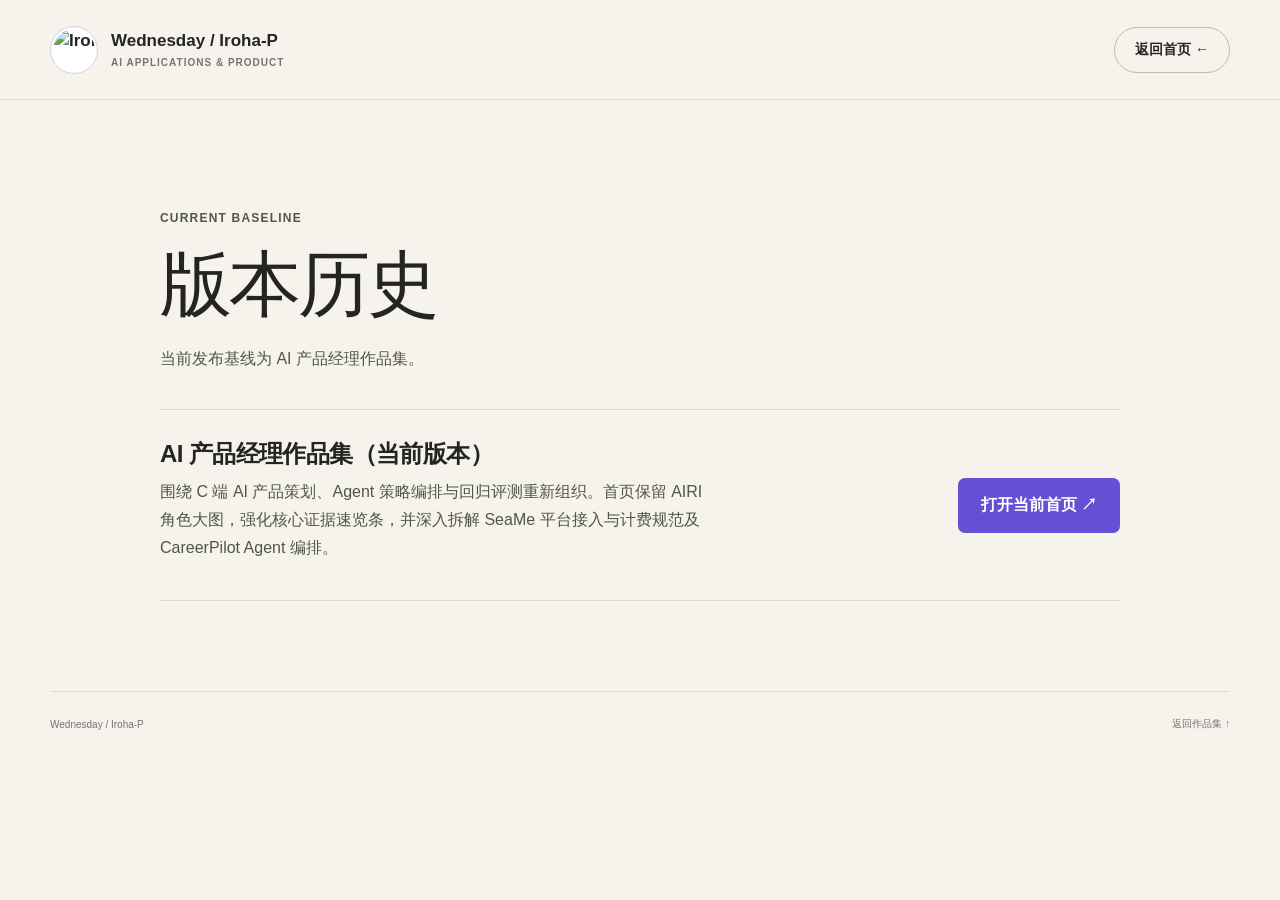
==== history/index.html @ 2928138f "Publish AI product manager portfolio baseline and GradLoop demo" ====
<!doctype html>
<html lang="zh-CN">
<head>
  <meta charset="UTF-8">
  <meta name="viewport" content="width=device-width,initial-scale=1">
  <meta name="theme-color" content="#f5f3ec">
  <title>版本历史 · Wednesday / Iroha-P</title>
  <meta name="description" content="Wednesday / Iroha-P 作品集的当前发布基线。">
  <link rel="stylesheet" href="../styles.css">
  <link rel="stylesheet" href="history.css">
</head>
<body>
  <a class="skip" href="#versions">跳到版本列表</a>
  <header class="history-header">
    <a class="brand" href="../"><img class="brand-avatar" src="https://avatars.githubusercontent.com/u/247766815?v=4" alt="Iroha-P 头像" width="48" height="48"><span>Wednesday / Iroha-P<small>AI APPLICATIONS & PRODUCT</small></span></a>
    <a class="nav-git" href="../">返回首页 ←</a>
  </header>
  <main id="versions" class="wrap history-page">
    <p class="eyebrow">CURRENT BASELINE</p>
    <h1>版本历史</h1>
    <p>当前发布基线为 AI 产品经理作品集。</p>
    <div class="history-list">
      <article>
        <div class="history-meta">
          <h2>AI 产品经理作品集（当前版本）</h2>
          <p>围绕 C 端 AI 产品策划、Agent 策略编排与回归评测重新组织。首页保留 AIRI 角色大图，强化核心证据速览条，并深入拆解 SeaMe 平台接入与计费规范及 CareerPilot Agent 编排。</p>
        </div>
        <a class="button primary" href="../">打开当前首页 ↗</a>
      </article>
    </div>
  </main>
  <footer class="wrap">
    <a href="../">Wednesday / Iroha-P</a>
    <a href="../">返回作品集 ↑</a>
  </footer>
</body>
</html>
---- styles.css ----
:root{--bg:#f5f3ec;--ink:#242522;--muted:#74756f;--line:#dcdcd3;--purple:#6450d5;--lime:#dceda6}*{box-sizing:border-box}html{scroll-behavior:smooth;scroll-padding-top:100px}body{margin:0;background:var(--bg);color:var(--ink);font-family:Inter,"Helvetica Neue","PingFang SC","Microsoft YaHei",sans-serif;-webkit-font-smoothing:antialiased}a{color:inherit;text-decoration:none}button{font:inherit;cursor:pointer}button,a{-webkit-tap-highlight-color:transparent}a:focus-visible,button:focus-visible{outline:3px solid var(--purple);outline-offset:5px}.wrap{width:min(1240px,calc(100% - 100px));margin:auto}.skip{position:fixed;top:-80px;z-index:20;padding:12px;background:var(--purple);color:white}.skip:focus{top:0}header{height:100px;display:flex;align-items:center;justify-content:space-between;padding:0 50px;max-width:1440px;margin:auto;border-bottom:1px solid var(--line)}.brand{display:flex;gap:13px;align-items:center;font-size:16px;font-weight:650}.monogram{font-family:Georgia,serif;font-size:38px;letter-spacing:-4px;color:var(--purple);padding-right:6px}.brand small{display:block;font-size:8px;letter-spacing:1.5px;margin-top:6px;color:var(--muted)}nav{display:flex;gap:32px;font-size:13px}nav a:hover,.text-link:hover{color:var(--purple)}.nav-git{border:1px solid #bcbdb4;border-radius:30px;font-size:12px;padding:12px 20px}.hero{display:grid;grid-template-columns:1.12fr 1fr;align-items:center;gap:45px;min-height:665px;padding-top:58px;padding-bottom:62px}.eyebrow{font-size:10px;letter-spacing:1.8px;font-weight:650;display:flex;gap:9px;align-items:center}.dot,.tiny-dot{width:6px;height:6px;background:var(--purple);display:inline-block;border-radius:50%}h1{font-size:clamp(40px,4.7vw,68px);letter-spacing:-3px;line-height:1.22;font-weight:550;margin:30px 0 25px}h1>span{color:var(--purple)}.intro{font-size:15px;line-height:1.95;color:#6c6e65}.hero-actions{display:flex;gap:28px;align-items:center;margin-top:32px}.button{display:inline-flex;align-items:center;justify-content:space-between;gap:34px;padding:17px 23px;border-radius:7px;font-size:13px;transition:transform .2s}.button:hover{transform:translateY(-3px)}.primary{background:var(--purple);color:white}.text-link{font-size:12px;display:flex;gap:20px}.roleline{font-size:10px;margin-top:42px;display:flex;align-items:center;gap:13px}.roleline>span{color:var(--muted)}.roleline i{font-style:normal;color:#b4b6ad}.hero-art{height:480px;position:relative;overflow:hidden;border:1px solid #dfdfd7;border-radius:180px 180px 16px 16px;background-color:#eeeee6;background-image:radial-gradient(#c8cbc0 .7px,transparent .7px);background-size:17px 17px;isolation:isolate}.art-top,.art-bottom{position:absolute;left:28px;right:28px;display:flex;justify-content:space-between;font-size:7px;letter-spacing:1.2px;color:#808478}.art-top{top:45px}.art-bottom{bottom:23px;align-items:center}.orbit{position:absolute;border:1px solid #c5c9bc;border-radius:50%;width:390px;height:245px;left:50%;top:50%;transform:translate(-50%,-50%) rotate(-36deg)}.orbit-b{transform:translate(-50%,-50%) rotate(45deg);width:350px;height:200px}.core{width:155px;height:155px;position:absolute;left:50%;top:50%;transform:translate(-50%,-50%) rotate(-10deg);border-radius:35px;background:var(--purple);box-shadow:15px 18px 0 #d6d2ea;display:flex;flex-direction:column;align-items:center;justify-content:center;color:#fff}.core>span{font-family:Georgia,serif;font-size:75px;font-style:italic}.core small{font-size:6px;letter-spacing:1px}.art-label{position:absolute;z-index:2;background:#fafbf4;border:1px solid #d7dacd;box-shadow:0 9px 20px #20202008;border-radius:9px;padding:15px 20px}.art-label>span{display:block;font-size:7px;letter-spacing:1.2px;color:#898e7d;margin-bottom:9px}.art-label b{font-size:15px;font-weight:550;display:block}.art-label small{display:block;font-size:9px;color:#818578;margin-top:7px}.label-a{left:26px;top:115px}.label-b{right:20px;top:260px}.label-c{left:37px;bottom:57px;background:var(--lime);border-color:#d1dfa9}.spark{position:absolute;color:var(--purple)}.spark-a{font-size:40px;top:92px;right:69px}.spark-b{font-size:23px;bottom:72px;right:85px}.ticker{border-top:1px solid var(--line);border-bottom:1px solid var(--line)}.ticker>.wrap{display:flex;align-items:center;justify-content:space-between;gap:20px;padding-top:22px;padding-bottom:22px;font-size:10px;letter-spacing:1.5px;color:#62655b}.ticker b{font-size:20px;font-weight:400;color:var(--purple)}.work{padding-top:100px;padding-bottom:86px}.section-head{display:flex;align-items:end;justify-content:space-between;gap:30px;margin-bottom:43px}h2{font-weight:500;font-size:38px;line-height:1.35;letter-spacing:-1.2px;margin:20px 0 0}.section-head>p{font-size:13px;line-height:1.9;color:var(--muted);margin:0 12px 3px 0}.work-toolbar{display:flex;justify-content:space-between;align-items:center;margin-bottom:35px;border-bottom:1px solid var(--line);padding-bottom:22px}.tabs{display:flex;gap:4px;background:#e8e8df;padding:4px;border-radius:8px}.tabs button{border:0;background:transparent;color:#77796f;padding:12px 19px;border-radius:6px;font-size:12px}.tabs button[aria-selected=true]{background:var(--ink);color:#fff}#view-note{font-size:10px;letter-spacing:.5px;color:var(--muted)}.projects{display:grid;grid-template-columns:1fr 1fr;gap:48px 30px}.project-media{height:260px;overflow:hidden;background:var(--color,#e7e4f1);border-radius:10px;padding:25px 25px 0;position:relative}.project-media img{width:100%;height:100%;object-fit:cover;object-position:top;border-radius:6px 6px 0 0;box-shadow:0 2px 20px #2222;transition:transform .5s}.project-media:hover img{transform:translateY(-5px)}.project-topline{display:flex;align-items:center;justify-content:space-between;font-size:9px;letter-spacing:1px;color:var(--muted);margin-top:22px}.project-topline b{font-weight:500;color:var(--purple)}.project-title{font-size:25px;font-weight:500;letter-spacing:-.5px;margin:12px 0 9px}.project-sub{font-size:13px;color:#66695f;line-height:1.7;margin:0}.project-copy{font-size:12px;line-height:1.85;color:#73756d;margin:14px 0;min-height:45px}.tags{display:flex;gap:6px;flex-wrap:wrap;margin:17px 0}.tags span{font-size:9px;border:1px solid #d8dbcf;border-radius:5px;padding:5px 8px;color:#6b6e62}.project-links{display:flex;align-items:center;gap:23px;padding-top:16px;border-top:1px solid var(--line);font-size:11px}.project-links button{background:transparent;border:0;padding:0;color:var(--ink);font-size:11px}.project-links a:hover,.project-links button:hover{color:var(--purple)}.project-links .repo{margin-left:auto;color:var(--muted)}.source-note{margin-top:40px;font-size:10px;line-height:1.8;color:var(--muted)}.source-note a{text-decoration:underline;text-underline-offset:3px}.approach{background:#eaece2;padding:85px 0}.principles{display:grid;grid-template-columns:repeat(3,1fr);gap:45px;margin-top:50px}.principles article{border-top:1px solid #c8cdbb;padding-top:24px}.number{color:var(--purple);font-family:Georgia,serif;font-size:24px}.principles h3{font-size:20px;font-weight:500;margin:23px 0 16px}.principles p{font-size:13px;line-height:1.95;color:#72786a;max-width:310px}.mini-tag{display:inline-block;margin-top:16px;font-size:9px;letter-spacing:1px}.about{display:grid;grid-template-columns:1fr 1.3fr;gap:100px;padding-top:110px;padding-bottom:100px}.about-title h2{font-size:44px}.about-title h2 span{display:block;font-size:13px;letter-spacing:.5px;color:var(--muted);margin-top:12px}.about-title>p{font-size:15px;color:var(--muted);line-height:1.9;margin:28px 0}.dark{background:var(--ink);color:#fff;margin-top:8px;font-size:11px}.about-lead{font-size:18px;line-height:1.95;margin:0 0 35px}.about-row{display:grid;grid-template-columns:95px 1fr;gap:20px;border-top:1px solid var(--line);padding:18px 0}.about-row h3{font-size:11px;font-weight:500;margin:3px 0}.about-row p{font-size:12px;color:var(--muted);line-height:1.9;margin:0}.contact{background:var(--purple);color:#fff;border-radius:12px;padding:48px 55px;display:flex;justify-content:space-between;align-items:end;margin-bottom:70px}.contact .eyebrow{color:#cdc6ff}.contact h2{font-size:35px}.contact p{font-size:12px;color:#d7d0ff;line-height:1.9;margin-bottom:25px}.round-link{width:51px;height:51px;background:var(--lime);color:var(--ink);border-radius:50%;display:flex;align-items:center;justify-content:center;font-size:25px;margin-left:auto}.round-link:hover{transform:rotate(45deg)}footer{display:flex;justify-content:space-between;align-items:center;padding:25px 0 35px;border-top:1px solid var(--line);font-size:10px;color:var(--muted)}.footer-brand{color:var(--ink);font-weight:650}dialog{width:min(760px,calc(100% - 32px));border:1px solid var(--line);border-radius:14px;background:var(--bg);padding:30px 40px;max-height:88vh;color:var(--ink)}dialog::backdrop{background:#1f242a88;backdrop-filter:blur(5px)}.dialog-head{display:flex;justify-content:space-between;align-items:center;font-size:9px;letter-spacing:2px}.dialog-head button{border:1px solid var(--line);border-radius:50%;background:transparent;width:34px;height:34px}dialog h2{font-size:32px}dialog h3{font-size:14px;margin-top:25px}dialog p{font-size:13px;line-height:1.95;color:#6f7267}dialog .button{margin:20px 0 10px}body.modal-open{overflow:hidden}@media(min-width:1500px){.hero{min-height:740px}.hero-art{height:520px}}@media(max-width:1000px){.wrap{width:calc(100% - 56px)}header{padding:0 28px}.hero{gap:20px}.hero-art{height:430px}.label-b{right:12px}.label-a{left:15px}.label-c{left:20px}.core{width:130px;height:130px}.about{gap:50px}.ticker>.wrap{font-size:8px}.project-media{height:220px;padding:20px 18px 0}}@media(max-width:700px){.wrap{width:calc(100% - 40px)}header{height:80px;padding:0 20px}.brand{font-size:13px}.brand small{font-size:7px}nav{gap:17px;font-size:11px}.nav-git{display:none}.hero{display:flex;flex-direction:column;gap:42px;padding-top:48px;padding-bottom:40px;align-items:stretch}h1{font-size:44px;letter-spacing:-2px}.intro{font-size:14px}.hero-art{height:390px;width:100%;max-width:500px;align-self:center}.art-top{top:35px}.label-a{top:90px}.label-b{top:220px}.label-c{bottom:42px}.core{top:49%}.spark-a{top:67px;right:60px}.roleline{margin-top:28px;gap:10px}.ticker>.wrap{overflow:hidden;gap:20px;white-space:nowrap;padding-top:13px;padding-bottom:13px}.ticker span{flex-shrink:0}.ticker span:nth-of-type(n+4),.ticker b:nth-of-type(n+3){display:none}.ticker b{font-size:16px}.work{padding-top:65px;padding-bottom:55px}.section-head{align-items:start;flex-direction:column;gap:20px}.section-head>p{font-size:12px}h2{font-size:30px}.work-toolbar{align-items:start;gap:15px;flex-direction:column}.tabs button{padding:11px 19px}.projects{grid-template-columns:1fr;gap:37px}.project-media{height:235px}.project-copy{min-height:0}.project-title{font-size:23px}.approach{padding:60px 0}.principles{grid-template-columns:1fr;gap:30px;margin-top:30px}.principles p{max-width:100%}.principles h3{margin-top:15px}.mini-tag{margin-top:4px}.about{grid-template-columns:1fr;gap:40px;padding-top:65px;padding-bottom:55px}.about-title h2{font-size:38px}.about-lead{font-size:16px}.about-row{grid-template-columns:72px 1fr;gap:15px}.contact{padding:32px 25px;align-items:start;gap:30px;flex-direction:column;margin-bottom:40px}.contact h2{font-size:28px}.contact>div:last-child{display:flex;width:100%;justify-content:space-between;align-items:center}.contact p{margin:0;font-size:10px}.contact .eyebrow{font-size:8px}footer{font-size:9px;flex-wrap:wrap;gap:20px}footer>span{display:none}dialog{padding:25px}dialog h2{font-size:28px}}@media(prefers-reduced-motion:reduce){html{scroll-behavior:auto}*,*::before,*::after{transition:none!important;animation:none!important}}

/* Explicit, self-describing project actions. */
.project-links{display:grid;grid-template-columns:1fr 1fr;gap:10px;padding-top:18px;align-items:stretch}.project-links>a,.project-links>button{display:flex;flex-direction:column;align-items:flex-start;justify-content:center;gap:6px;min-height:70px;padding:14px 16px;border:1px solid #cccec2;border-radius:8px;background:#fafaf5;color:var(--ink);font-size:12px;text-align:left;transition:background .18s,border-color .18s,transform .18s}.project-links span{font-weight:600}.project-links small{font-size:10px;font-weight:400;color:#707467;line-height:1.45}.project-links>button.case-action{background:var(--purple);border-color:var(--purple);color:#fff}.project-links>button.case-action small{color:#e1dcff}.project-links>a.site-action{border-color:#a99de3;background:#ece8fb;color:#4938b4}.project-links>a.site-action small{color:#6b60a1}.project-links>a.demo-action{background:#eaf0d8;border-color:#c6d5a1}.project-links .repo{margin-left:0;color:var(--ink)}.project-links>a:hover,.project-links>button:hover{transform:translateY(-2px);border-color:var(--purple);box-shadow:0 3px 10px #34266b0b}.project-links>button.case-action:hover{background:#5140bd;color:#fff}@media(max-width:380px){.project-links>a,.project-links>button{padding:12px 10px;font-size:11px}}@media(prefers-reduced-motion:reduce){.project-links>a:hover,.project-links>button:hover{transform:none}}
.project-card>h3{font-size:25px;font-weight:500;margin:12px 0 9px}.project-links>a.case-action{background:var(--purple);border-color:var(--purple);color:white}.project-links>a.case-action small{color:#e1dcff}.evidence-section{padding-top:80px;padding-bottom:20px}.evidence-grid{display:grid;grid-template-columns:repeat(3,1fr);gap:26px;margin-top:35px}.evidence-grid article{padding:25px;border:1px solid var(--line);border-radius:10px}.evidence-grid h3{font-size:17px;font-weight:500}.evidence-grid p{font-size:13px;line-height:1.9;color:#63685c}.evidence-grid small,.evidence-grid a{font-size:11px;line-height:1.8;color:#73649b}.repo-section{padding-bottom:75px}.repo-list{display:grid;grid-template-columns:repeat(3,1fr);gap:16px}.repo-item{padding:20px;border-top:1px solid var(--line);display:flex;flex-direction:column;justify-content:space-between}.repo-item h3{font-size:14px;overflow-wrap:anywhere}.repo-item p{font-size:12px;line-height:1.8;color:var(--muted)}.repo-meta{display:flex;justify-content:space-between;align-items:center;font-size:10px}.repo-meta a{font-size:22px;padding:8px}.repo-fork{font-size:10px;color:var(--purple)}.case-page{padding-top:70px;padding-bottom:65px}.case-page h1{margin-bottom:20px}.case-subtitle{font-size:20px;color:var(--muted);line-height:1.7}.case-facts{display:grid;grid-template-columns:repeat(3,1fr);gap:25px;padding:25px 0;margin:30px 0;border-top:1px solid var(--line);border-bottom:1px solid var(--line)}.case-facts small{font-size:10px;color:var(--purple)}.case-facts p{font-size:13px;line-height:1.8}.case-cover{width:100%;max-height:600px;object-fit:cover;object-position:top;border-radius:12px}.case-layout{display:grid;grid-template-columns:190px 1fr;gap:70px;margin-top:65px}.case-layout aside{position:sticky;top:30px;align-self:start;display:grid;gap:24px;font-size:12px;color:var(--muted)}.case-narrative section{padding:0 0 45px;margin-bottom:35px;border-bottom:1px solid var(--line)}.case-narrative h2{font-size:28px}.case-narrative p{font-size:15px;line-height:2;color:#666b60}.case-narrative .journey{padding:20px;background:#eae6f6;border-radius:8px;color:#5948b4}.case-narrative .source-note{font-size:12px}.inline-evidence{text-decoration:underline;text-underline-offset:5px;color:var(--purple)}.case-links{max-width:760px;margin:0 auto}.hero h1{font-size:clamp(36px,4.1vw,59px)}.brand{white-space:nowrap}@media(max-width:800px){.evidence-grid,.repo-list{grid-template-columns:1fr}.case-layout{grid-template-columns:1fr;gap:30px}.case-layout aside{position:static;display:flex;flex-wrap:wrap;gap:15px}.case-facts{grid-template-columns:1fr;gap:10px}.case-page{padding-top:45px}.case-page h1{font-size:38px;overflow-wrap:anywhere}.case-narrative h2{font-size:24px}.evidence-section{padding-top:60px}.hero h1{font-size:40px}}@media(max-width:500px){header nav{gap:12px}.brand{font-size:11px}.brand small{font-size:6px}.monogram{font-size:30px}.case-page header{padding:0}.case-subtitle{font-size:17px}}

/* Preserve the original identity and make the portfolio easy to scan. */
body{font-family:Manrope,"Noto Sans SC","PingFang SC","Microsoft YaHei",sans-serif}
.brand-avatar{width:48px;height:48px;border-radius:50%;object-fit:cover;border:1px solid #d6d2e2;background:white;padding:2px;flex-shrink:0}.brand{font-size:17px}.brand small{font-size:10px;letter-spacing:1px}header{gap:24px}header nav{gap:27px;font-size:16px;font-weight:700}header nav a{padding:12px 0;position:relative}header nav a:after{content:"";position:absolute;bottom:3px;left:0;width:0;height:2px;background:var(--purple);transition:width .2s}header nav a:hover:after{width:100%}header nav small{display:block;font-size:11px;font-weight:500;color:#74716e;letter-spacing:1px;margin-top:4px}.nav-git{font-size:14px;font-weight:700;padding:13px 20px}
.hero{grid-template-columns:1fr 1.12fr;gap:42px}.hero h1{font-size:clamp(38px,4vw,58px);font-weight:700;letter-spacing:-2px}.eyebrow{font-size:12px;letter-spacing:1.2px}.intro{font-size:17px;line-height:1.95;color:#595c53}.button,.text-link{font-size:16px;font-weight:600}.roleline{flex-wrap:wrap;gap:10px;margin-top:30px;font-size:16px}.roleline>span{font-size:14px;font-weight:600;flex-basis:100%;color:#626257;margin-bottom:2px}.roleline strong{font-size:18px;font-weight:700;background:#ebe6fc;border:1px solid #cbbfee;color:#503db1;padding:10px 15px;border-radius:8px}
.hero-character{align-self:center;background:#fff;border:1px solid #e2deec;border-radius:22px;overflow:hidden;box-shadow:0 20px 50px #49406a0c}.character-image{width:100%;height:auto;display:block;object-fit:contain}.system-map{margin:0 18px 20px;padding:20px 18px;background:#faf9fd;border:1px solid #e7e2f0;border-radius:12px}.system-map-heading{display:flex;justify-content:space-between;gap:12px;align-items:center;border-bottom:1px solid #ded9e8;padding-bottom:14px;margin-bottom:17px;font-size:14px;font-weight:700}.system-map-heading small{font-size:10px;font-weight:500;color:#767082;max-width:130px}.system-map-flow{display:flex;align-items:center;justify-content:space-between;gap:5px}.system-node{display:flex;align-items:center;gap:7px}.system-node strong,.system-node small{display:block}.system-node strong{font-size:11px}.system-node small{font-size:9px;color:#7b7487;margin-top:4px}.system-symbol{color:var(--purple);font-size:18px}.system-map-flow>.system-symbol{color:#b7afc6;font-size:13px}
h2{font-weight:650}.section-head>p{font-size:16px;color:#62655c}.tabs button{font-size:15px;font-weight:600;padding:13px 22px}#view-note{font-size:13px}.project-card{background:#fffdf9;border:1px solid #dedbd2;border-radius:16px;padding:20px;box-shadow:0 6px 16px #3c315005}.project-media{border-radius:10px}.project-card>h3{font-size:28px;font-weight:700}.project-topline{font-size:12px}.project-sub{font-size:16px;font-weight:600;color:#55584e}.project-copy{font-size:15px;color:#626659}.tags span{font-size:11px}.project-links>a{font-size:15px;min-height:80px}.project-links small{font-size:12px}.source-note{font-size:12px}.principles h3{font-size:23px;font-weight:650}.principles p,.evidence-grid p{font-size:15px}.mini-tag{font-size:12px}.evidence-grid h3{font-size:20px;font-weight:650}.evidence-grid small,.evidence-grid a{font-size:13px}.about-row h3{font-size:15px;font-weight:650}.about-row p{font-size:15px}.about-title h2 span{font-size:16px}.contact p{font-size:16px}
.repo-section{padding-top:35px}.repo-intro{font-size:16px;line-height:1.8;color:#65665d;margin-top:18px}#repoStatus{margin:22px 0}.repo-list{gap:22px}.repo-item{background:#fffdfa;border:1px solid #dcd7e4;border-radius:14px;padding:25px;box-shadow:0 5px 16px #3a315006;transition:border-color .2s,transform .2s;min-height:245px}.repo-item:hover{border-color:#9e8bd7;transform:translateY(-3px)}.repo-item h3{font-size:20px;line-height:1.45;font-weight:750;margin:0 0 14px;color:#382e56}.repo-item p{font-size:14px;line-height:1.9;color:#636458;margin:12px 0 22px}.repo-meta{border-top:1px solid #e7e1ec;padding-top:16px;gap:12px;font-size:12px}.repo-meta>span{background:#eee9f8;color:#655083;padding:6px 9px;border-radius:5px}.repo-meta a{font-size:14px;font-weight:700;background:#f1edf9;border:1px solid #d9cfea;padding:9px 12px;border-radius:7px;color:#5c46b4}.repo-fork{display:inline-block;font-size:12px;background:#f0eee8;padding:4px 8px;border-radius:4px}
@media(max-width:1100px){header nav{gap:16px;font-size:14px}.brand{font-size:14px}.brand small{font-size:8px}.hero{gap:25px}.hero h1{font-size:42px}.system-map-flow{display:grid;grid-template-columns:1fr 1fr;gap:16px}.system-map-flow>.system-symbol{display:none}.system-node strong{font-size:13px}.system-node small{font-size:11px}.repo-list{grid-template-columns:repeat(2,1fr)}}
@media(max-width:700px){header{height:auto;min-height:118px;padding:17px 20px;flex-wrap:wrap;gap:13px}.brand{font-size:15px}.brand-avatar{width:42px;height:42px}.brand small{font-size:8px}header nav{order:3;flex-basis:100%;justify-content:space-between;gap:10px;font-size:12px}header nav a{padding:3px 0}header nav small{font-size:10px;margin-top:3px}.nav-git{display:block;font-size:12px;padding:9px 12px}.hero h1{font-size:39px}.hero-character{width:100%;max-width:560px}.intro{font-size:16px}.roleline strong{font-size:16px}.hero .eyebrow{font-size:10px;letter-spacing:.7px}.project-card{padding:15px}.project-links>a{font-size:14px;padding:12px}.project-links small{font-size:11px}.project-card>h3{font-size:26px}.repo-list{grid-template-columns:1fr}.repo-item{min-height:0}.section-head>p{font-size:15px}.contact p{font-size:14px}.about-row{grid-template-columns:78px 1fr}.system-map{margin:0 12px 14px;padding:16px}.system-map-heading{font-size:13px}.system-map-heading small{font-size:9px}.case-page h1{font-size:36px}}

/* Approved layout A: concept-led hero, followed by an AIRI project feature. */
.hero{grid-template-columns:1.08fr 1fr;gap:60px;padding-top:70px;padding-bottom:70px;min-height:710px}.hero h1{font-size:clamp(42px,4.4vw,64px);font-weight:800;letter-spacing:-2.5px;line-height:1.25}.hero-art{height:510px;width:100%;align-self:center}.hero .intro{line-height:1.9;font-size:17px}.airi-feature{display:grid;grid-template-columns:1fr 1fr;gap:48px;align-items:center;margin-top:70px;padding:28px;background:#eeebe5;border:1px solid #ded9e5;border-radius:20px;overflow:hidden}.airi-feature-image{border-radius:14px;overflow:hidden;background:white}.airi-feature-image img{display:block;width:100%;height:auto}.airi-feature-copy{padding:14px 22px 14px 0}.airi-feature h2{font-size:34px;margin-top:18px;line-height:1.4}.airi-feature p{font-size:15px;line-height:1.9;color:#626458;margin:18px 0}.airi-feature-actions{display:flex;flex-wrap:wrap;gap:12px;margin-top:24px}.airi-feature-actions .button{padding:14px 18px;font-size:14px;gap:12px}.airi-site{border:1px solid #b8acd8;color:#5844ad;background:#f7f4ff}.airi-feature .tags span{background:#faf8f1;font-size:12px}.airi-feature .eyebrow{color:#66558b;font-size:11px}
@media(max-width:1100px){.hero{gap:30px}.hero h1{font-size:46px}.airi-feature{gap:28px}.airi-feature h2{font-size:30px}.airi-feature-copy{padding-right:0}.hero-art{height:470px}}
@media(max-width:700px){.hero{gap:38px;min-height:0;padding-top:45px;padding-bottom:40px}.hero h1{font-size:clamp(35px,8.8vw,48px);letter-spacing:-1.7px}.hero .intro{font-size:15px}.hero-art{height:405px;max-width:500px}.airi-feature{grid-template-columns:1fr;gap:18px;padding:18px;margin-top:40px}.airi-feature-copy{padding:5px 4px 12px}.airi-feature h2{font-size:29px}.airi-feature-actions .button{font-size:13px;padding:13px}.airi-feature p{font-size:15px}}
.hero-art .art-top{left:21%;right:21%;top:45px}

/* Larger AIRI visual and evidence-backed upstream contributions. */
.airi-feature{grid-template-columns:3fr 2fr;gap:30px;padding:20px}.airi-feature-copy{padding:10px 8px 10px 0}.airi-feature h2{font-size:31px}.airi-feature-image{align-self:stretch;display:flex;align-items:center}.airi-feature-image img{width:100%;height:auto;object-fit:contain}.contributions{padding-top:10px;padding-bottom:80px}.contributions .section-head{align-items:start}.contributions h2{font-size:34px}.contribution-grid{display:grid;grid-template-columns:1fr 1fr;gap:26px}.contribution-card{display:flex;flex-direction:column;padding:30px;border:1px solid #d9d2e8;background:#fffdf9;border-radius:16px}.contribution-top{display:flex;align-items:center;justify-content:space-between;flex-wrap:wrap;gap:12px;font-size:12px;color:#6b6477}.pr-status{padding:7px 11px;border-radius:30px;font-size:12px;white-space:nowrap}.pr-status.merged{background:#e4eedb;color:#3d6228}.pr-status.pending{background:#eee8fb;color:#6045aa}.contribution-card h3{font-size:25px;line-height:1.5;margin:24px 0 12px}.contribution-card>p{font-size:15px;line-height:1.95;color:#626458;margin:0 0 20px}.contribution-evidence{border-top:1px solid var(--line);padding:18px 0 24px;margin-top:auto;display:grid;gap:9px}.contribution-evidence strong{font-size:15px;color:#4f426e}.contribution-evidence span{font-size:13px;line-height:1.8;color:#737066}.contribution-card .button{font-size:14px;align-self:start;gap:16px}.contributions .source-note{margin-top:22px}.contribution-more{display:inline-block;margin-top:8px;font-size:14px;font-weight:650;color:var(--purple)}
@media(max-width:900px){.airi-feature{grid-template-columns:1.2fr 1fr;gap:24px}.airi-feature h2{font-size:27px}.contribution-card{padding:22px}.contributions h2{font-size:29px}}
@media(max-width:700px){.airi-feature{grid-template-columns:1fr;gap:18px;padding:16px}.airi-feature-copy{padding:5px 4px 12px}.contribution-grid{grid-template-columns:1fr}.contributions{padding-bottom:55px}.contribution-card h3{font-size:23px}.contributions h2{font-size:28px}}

/* Restore the original four-stage system panel beneath the AIRI artwork. */
.airi-feature-image{display:block;align-self:center;background:#fff;border:1px solid #e2dcea;box-shadow:0 8px 24px #40345b08}.airi-system-panel{margin:0 14px 14px;padding:19px 16px;background:#fbf9ff;border:1px solid #e8e0f1;border-radius:11px}.airi-system-heading{display:flex;align-items:center;justify-content:space-between;gap:16px;padding-bottom:15px;margin-bottom:17px;border-bottom:1px solid #e0d9ea}.airi-system-heading strong{font-size:13px;line-height:1.5}.airi-system-heading small{font-size:10px;line-height:1.5;color:#81748f;text-align:right}.airi-system-flow{display:flex;align-items:center;justify-content:space-between;gap:7px}.airi-system-node{display:flex;align-items:center;gap:8px;min-width:0}.airi-system-node svg{width:23px;height:23px;flex-shrink:0;color:#7654cd}.airi-system-node strong{display:block;font-size:11px;line-height:1.5;white-space:nowrap}.airi-system-node small{display:block;font-size:10px;line-height:1.6;color:#857c90;white-space:nowrap}.airi-system-arrow{font-size:16px;color:#b5a7c9}.node-0 svg{color:#479b81}.node-1 svg{color:#6b67d9}.node-2 svg{color:#9460c8}.node-3 svg{color:#be689a}
@media(min-width:701px) and (max-width:1100px){.airi-system-flow{display:grid;grid-template-columns:1fr 1fr;gap:16px}.airi-system-arrow{display:none}.airi-system-heading{align-items:start;flex-direction:column;gap:4px}.airi-system-heading small{text-align:left}}
@media(max-width:700px){.airi-system-panel{padding:16px 12px;margin:0 10px 10px}.airi-system-heading{flex-wrap:wrap;gap:5px}.airi-system-heading small{text-align:left}.airi-system-flow{display:grid;grid-template-columns:1fr 1fr;gap:18px 12px}.airi-system-arrow{display:none}.airi-system-node strong{font-size:12px}.airi-system-node small{font-size:11px}.airi-system-node svg{width:25px;height:25px}}

/* Compact mobile system strip; CSS separators avoid iOS emoji rendering. */
.ticker b{font-size:0;flex-shrink:0;width:8px;height:8px;background:var(--purple);transform:rotate(45deg)}
@media(max-width:700px){
.airi-system-panel{margin:0 6px 7px;padding:10px 7px;border-radius:8px}
.airi-system-heading{margin-bottom:10px;padding-bottom:8px;gap:0}
.airi-system-heading strong{font-size:11px;line-height:1.4}
.airi-system-heading small{display:none}
.airi-system-flow{grid-template-columns:repeat(4,minmax(0,1fr));gap:3px;align-items:start}
.airi-system-node{flex-direction:column;gap:5px;text-align:center}
.airi-system-node svg{width:18px;height:18px}
.airi-system-node strong{font-size:9px;line-height:1.5;white-space:normal;overflow-wrap:anywhere}
.airi-system-node small{display:none}
.airi-feature{gap:14px}
.ticker b{font-size:0;width:6px;height:6px}
}
---- history/history.css ----
.archive-banner {
  display: flex;
  flex-wrap: wrap;
  align-items: center;
  justify-content: center;
  gap: 6px 16px;
  padding: 9px 16px;
  background: #e6dff7;
  color: #372967;
  font-size: 13px;
}

.archive-banner a {
  padding: 4px 0;
  text-decoration: underline;
  text-underline-offset: 3px;
}

.history-page {
  max-width: 960px;
  padding: clamp(48px, 8vw, 96px) 0 90px;
}

.history-page h1 {
  margin: 12px 0 0;
  font-size: clamp(40px, 6.5vw, 72px);
  letter-spacing: -.04em;
}

.history-page > p,
.history-list p {
  color: #51554b;
  line-height: 1.75;
}

.history-list {
  margin-top: 36px;
  border-top: 1px solid var(--line);
}

.history-list article {
  display: grid;
  grid-template-columns: minmax(0, 1fr) auto;
  align-items: center;
  gap: 18px 32px;
  padding: 28px 0;
  border-bottom: 1px solid var(--line);
}

.history-meta {
  min-width: 0;
}

.history-list h2 {
  margin: 0;
  font-size: 24px;
  letter-spacing: -.025em;
}

.history-list p {
  margin: 8px 0 10px;
  max-width: 62ch;
}

.history-list .button {
  white-space: nowrap;
  justify-self: end;
}

@media (max-width: 680px) {
  .history-header .nav-git {
    display: inline-flex;
  }

  .history-list article {
    grid-template-columns: 1fr;
    justify-items: start;
  }

  .history-list .button {
    justify-self: start;
  }
}
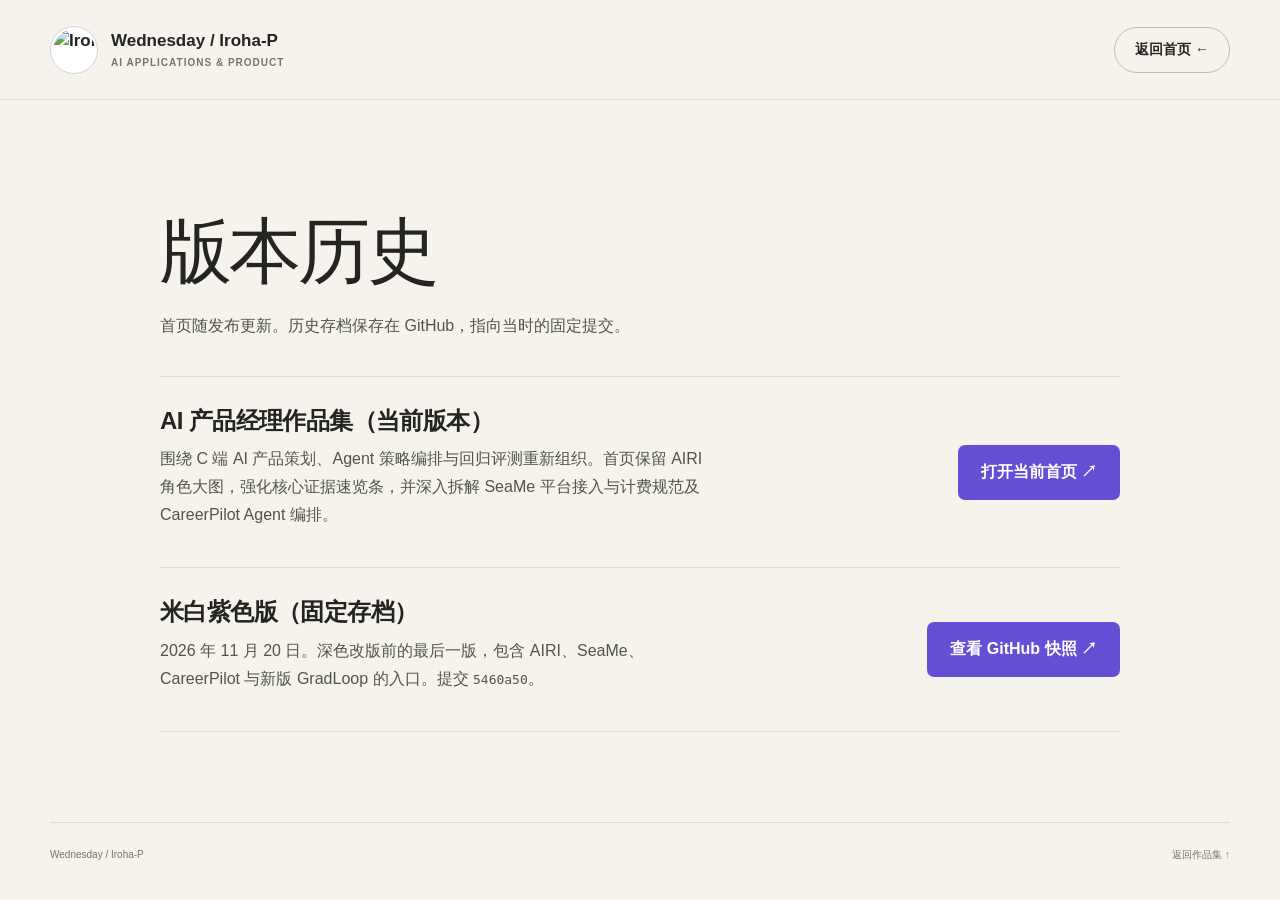
==== commit 9761b067: "Link the fixed cream and purple archive from the version page" ====
--- a/history/index.html
+++ b/history/index.html
@@ -5,7 +5,7 @@
   <meta name="viewport" content="width=device-width,initial-scale=1">
   <meta name="theme-color" content="#f5f3ec">
   <title>版本历史 · Wednesday / Iroha-P</title>
-  <meta name="description" content="Wednesday / Iroha-P 作品集的当前发布基线。">
+  <meta name="description" content="Wednesday / Iroha-P 作品集的当前发布版和固定历史存档。">
   <link rel="stylesheet" href="../styles.css">
   <link rel="stylesheet" href="history.css">
 </head>
@@ -16,9 +16,8 @@
     <a class="nav-git" href="../">返回首页 ←</a>
   </header>
   <main id="versions" class="wrap history-page">
-    <p class="eyebrow">CURRENT BASELINE</p>
     <h1>版本历史</h1>
-    <p>当前发布基线为 AI 产品经理作品集。</p>
+    <p>首页随发布更新。历史存档保存在 GitHub，指向当时的固定提交。</p>
     <div class="history-list">
       <article>
         <div class="history-meta">
@@ -26,6 +25,13 @@
           <p>围绕 C 端 AI 产品策划、Agent 策略编排与回归评测重新组织。首页保留 AIRI 角色大图，强化核心证据速览条，并深入拆解 SeaMe 平台接入与计费规范及 CareerPilot Agent 编排。</p>
         </div>
         <a class="button primary" href="../">打开当前首页 ↗</a>
+      </article>
+      <article>
+        <div class="history-meta">
+          <h2>米白紫色版（固定存档）</h2>
+          <p>2026 年 11 月 20 日。深色改版前的最后一版，包含 AIRI、SeaMe、CareerPilot 与新版 GradLoop 的入口。提交 <code>5460a50</code>。</p>
+        </div>
+        <a class="button primary" href="https://github.com/Iroha-P/Iroha-P.github.io/tree/5460a50b876b43fad25f5c81663b7f1f7adb086e">查看 GitHub 快照 ↗</a>
       </article>
     </div>
   </main>
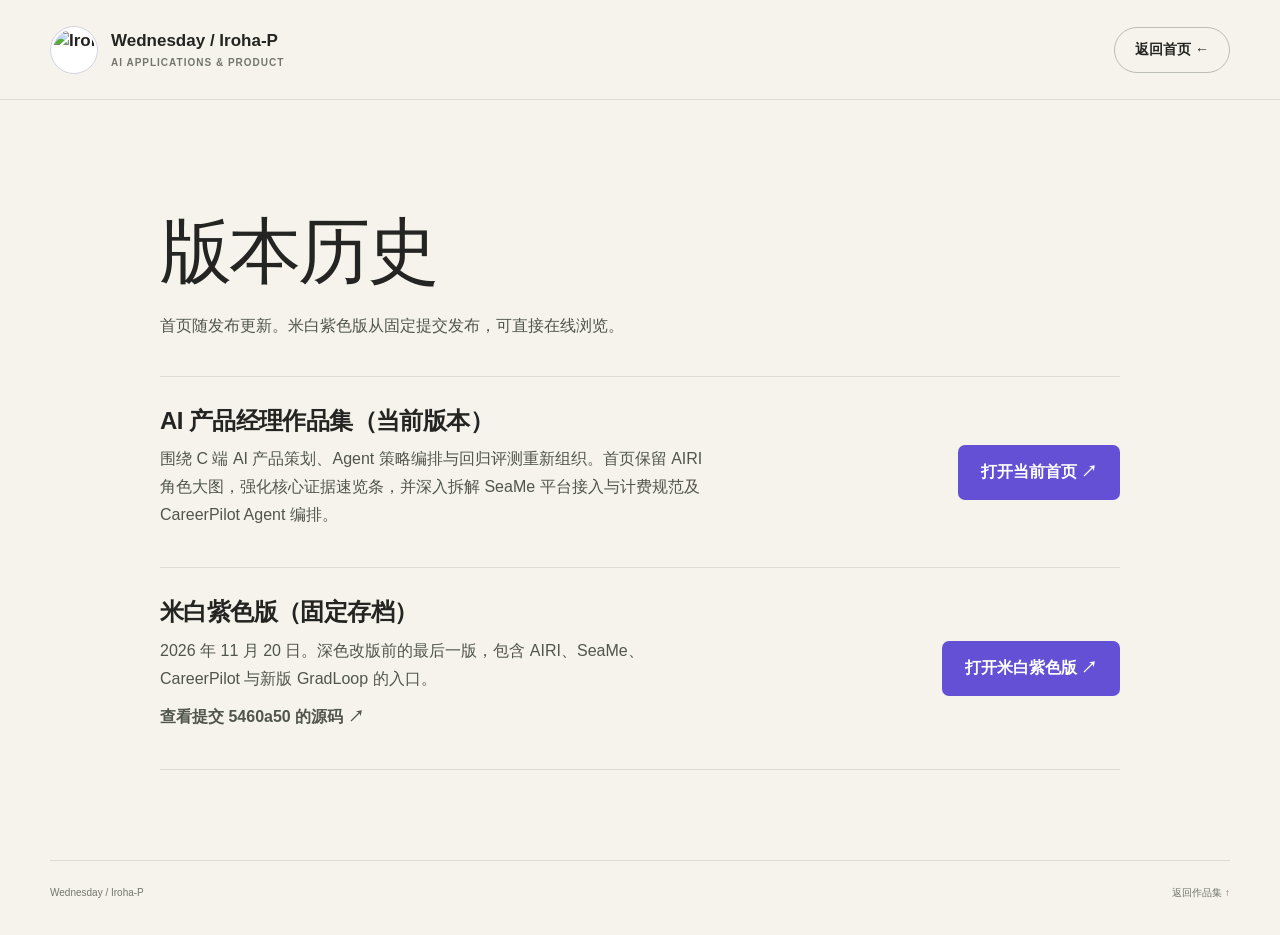
==== commit 8c34fec5: "Publish the current and cream-purple portfolios side by side" ====
--- a/history/index.html
+++ b/history/index.html
@@ -12,32 +12,33 @@
 <body>
   <a class="skip" href="#versions">跳到版本列表</a>
   <header class="history-header">
-    <a class="brand" href="../"><img class="brand-avatar" src="https://avatars.githubusercontent.com/u/247766815?v=4" alt="Iroha-P 头像" width="48" height="48"><span>Wednesday / Iroha-P<small>AI APPLICATIONS & PRODUCT</small></span></a>
-    <a class="nav-git" href="../">返回首页 ←</a>
+    <a class="brand" href="../index.html"><img class="brand-avatar" src="https://avatars.githubusercontent.com/u/247766815?v=4" alt="Iroha-P 头像" width="48" height="48"><span>Wednesday / Iroha-P<small>AI APPLICATIONS & PRODUCT</small></span></a>
+    <a class="nav-git" href="../index.html">返回首页 ←</a>
   </header>
   <main id="versions" class="wrap history-page">
     <h1>版本历史</h1>
-    <p>首页随发布更新。历史存档保存在 GitHub，指向当时的固定提交。</p>
+    <p>首页随发布更新。米白紫色版从固定提交发布，可直接在线浏览。</p>
     <div class="history-list">
       <article>
         <div class="history-meta">
           <h2>AI 产品经理作品集（当前版本）</h2>
           <p>围绕 C 端 AI 产品策划、Agent 策略编排与回归评测重新组织。首页保留 AIRI 角色大图，强化核心证据速览条，并深入拆解 SeaMe 平台接入与计费规范及 CareerPilot Agent 编排。</p>
         </div>
-        <a class="button primary" href="../">打开当前首页 ↗</a>
+        <a class="button primary" href="../index.html">打开当前首页 ↗</a>
       </article>
       <article>
         <div class="history-meta">
           <h2>米白紫色版（固定存档）</h2>
-          <p>2026 年 11 月 20 日。深色改版前的最后一版，包含 AIRI、SeaMe、CareerPilot 与新版 GradLoop 的入口。提交 <code>5460a50</code>。</p>
+          <p>2026 年 11 月 20 日。深色改版前的最后一版，包含 AIRI、SeaMe、CareerPilot 与新版 GradLoop 的入口。</p>
+          <p><a class="text-link" href="https://github.com/Iroha-P/Iroha-P.github.io/tree/5460a50b876b43fad25f5c81663b7f1f7adb086e">查看提交 5460a50 的源码 ↗</a></p>
         </div>
-        <a class="button primary" href="https://github.com/Iroha-P/Iroha-P.github.io/tree/5460a50b876b43fad25f5c81663b7f1f7adb086e">查看 GitHub 快照 ↗</a>
+        <a class="button primary" href="cream-purple/">打开米白紫色版 ↗</a>
       </article>
     </div>
   </main>
   <footer class="wrap">
-    <a href="../">Wednesday / Iroha-P</a>
-    <a href="../">返回作品集 ↑</a>
+    <a href="../index.html">Wednesday / Iroha-P</a>
+    <a href="../index.html">返回作品集 ↑</a>
   </footer>
 </body>
 </html>
